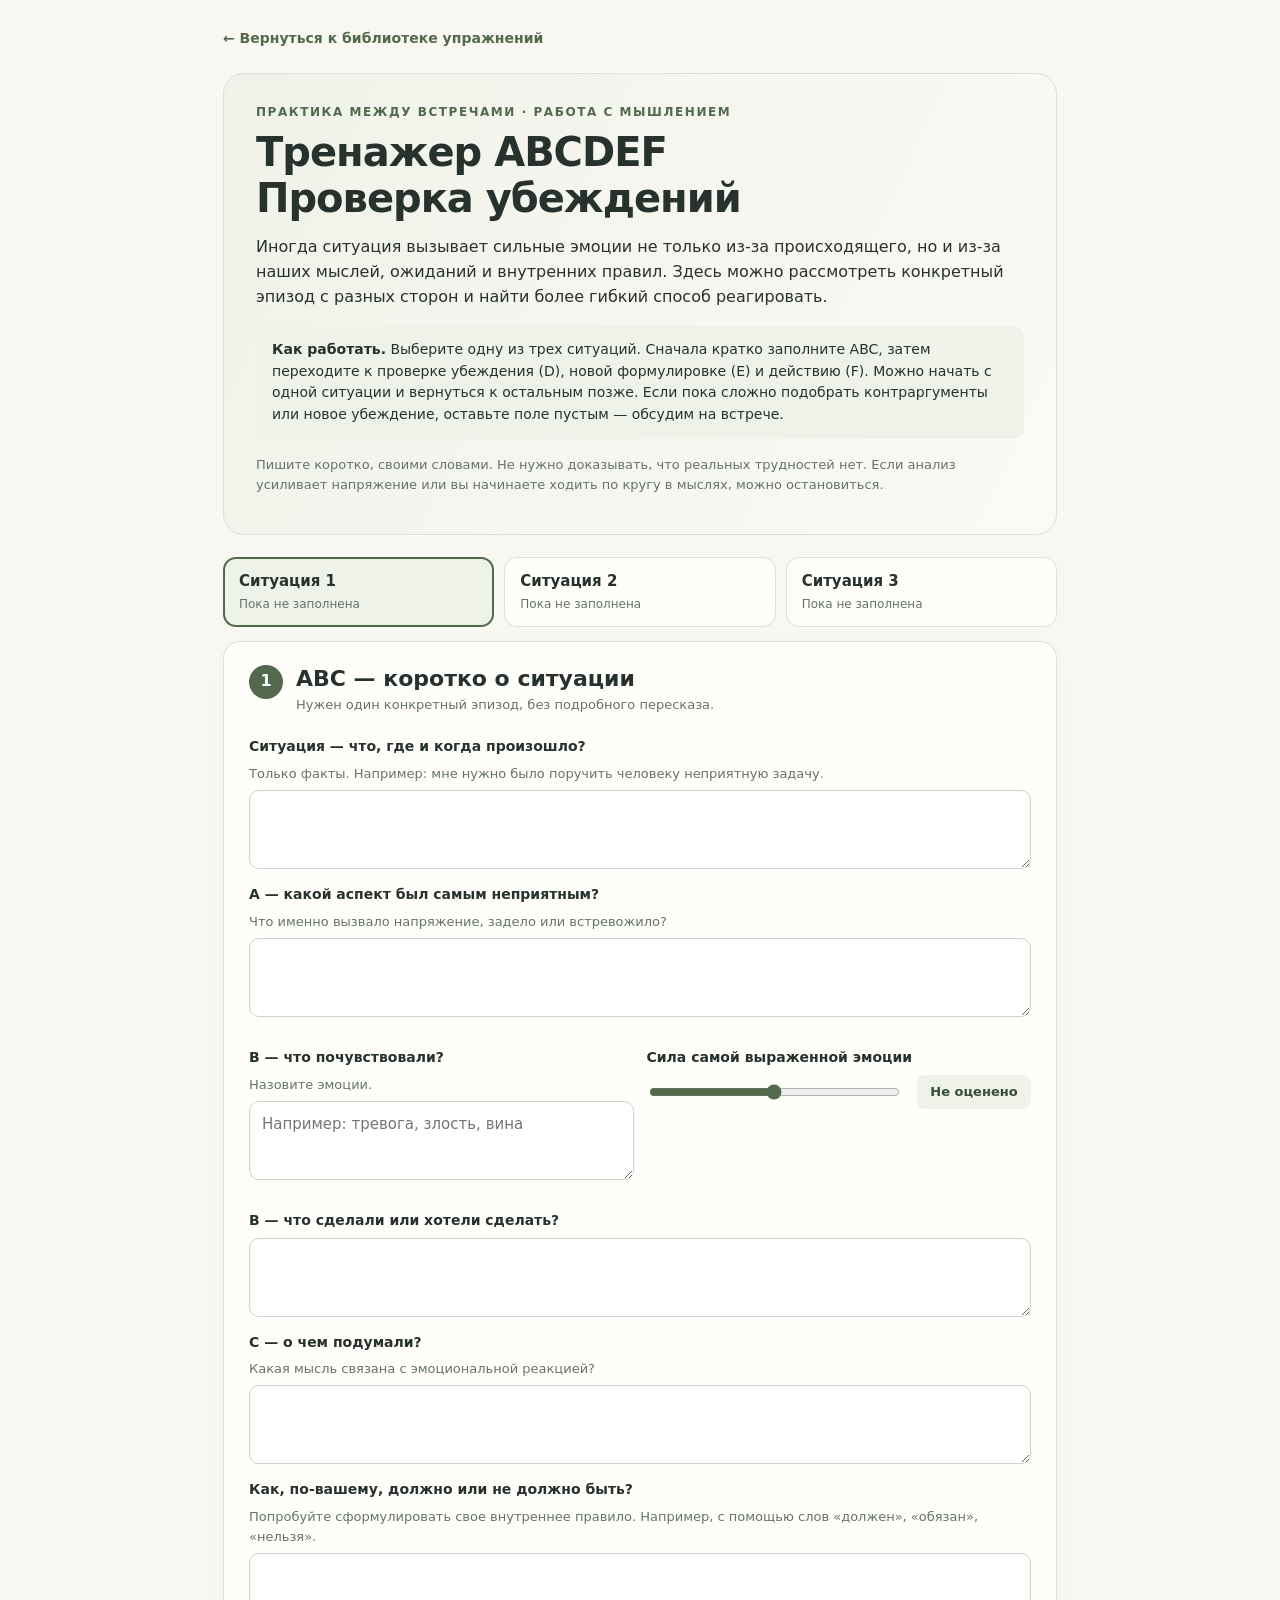
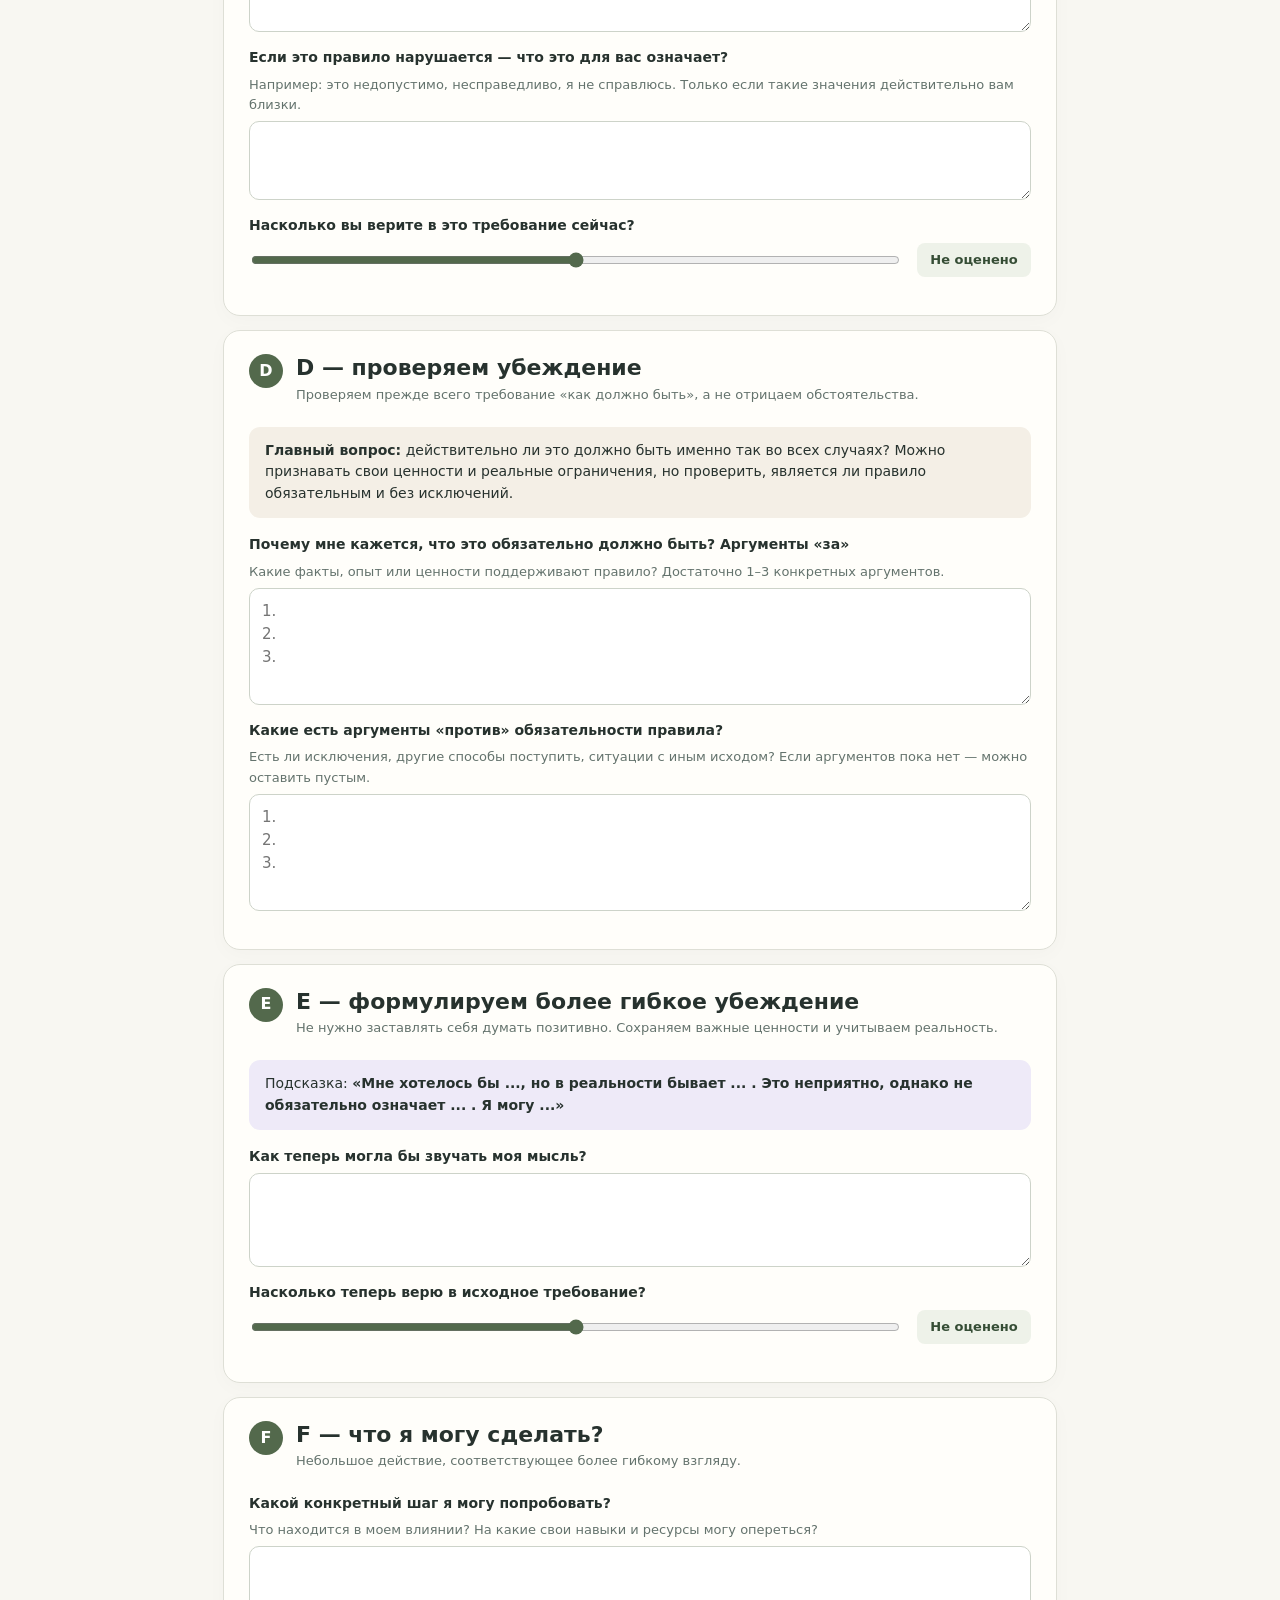
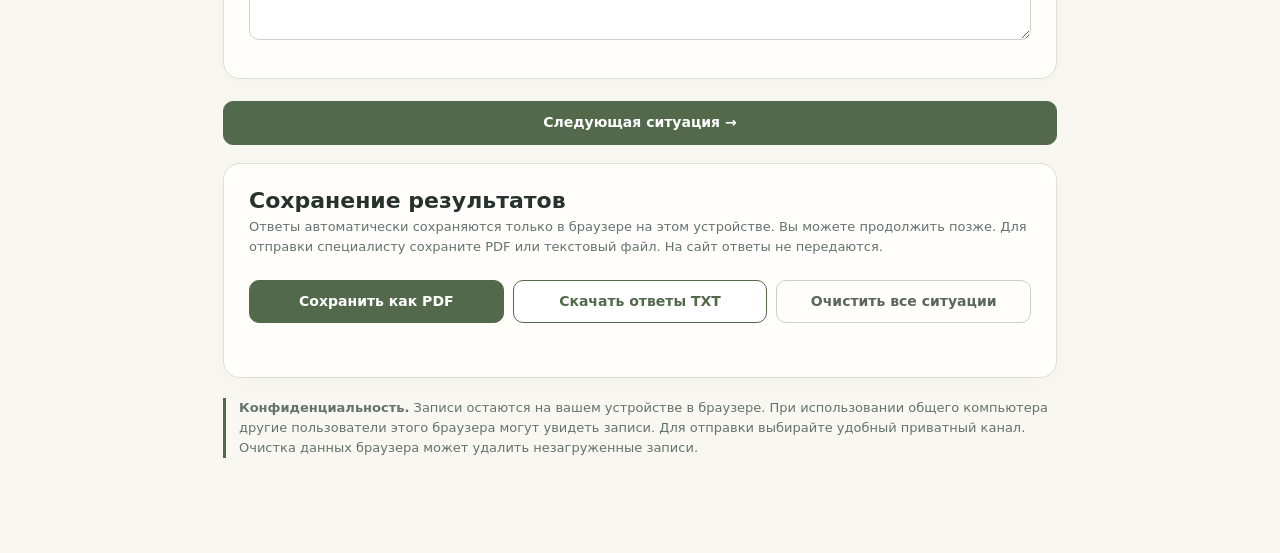
==== tasks/abc-def.html @ d0ccc46a "Add universal ABCDEF belief-checking exercise with three situations" ====
<!doctype html>
<html lang="ru">
<head>
<meta charset="utf-8">
<meta name="viewport" content="width=device-width,initial-scale=1">
<meta name="color-scheme" content="light">
<title>Тренажер ABCDEF — проверка убеждений</title>
<meta name="description" content="Универсальный интерактивный тренажер для анализа ситуации, проверки убеждений и поиска более гибкого взгляда.">
<style>
:root{--bg:#f8f7f2;--card:#fffefa;--text:#27322e;--soft:#64736d;--accent:#53694c;--pale:#eef2e9;--line:#dedfd6;--warm:#f4efe6;--lav:#eeeaf8}
*{box-sizing:border-box}body{margin:0;background:var(--bg);color:var(--text);font:16px/1.55 system-ui,-apple-system,"Segoe UI",Arial,sans-serif}button,input,textarea{font:inherit}a{color:var(--accent)}
.wrap{max-width:870px;margin:0 auto;padding:26px 18px 75px}.back{display:inline-block;margin-bottom:23px;text-decoration:none;color:var(--accent);font-size:14px;font-weight:650}
.hero{padding:29px 32px;background:linear-gradient(115deg,#f0f2e9,#fbfaf5);border:1px solid var(--line);border-radius:21px}.eyebrow{font-size:12px;text-transform:uppercase;letter-spacing:.13em;font-weight:800;color:var(--accent)}
h1{font-size:clamp(29px,4.5vw,40px);letter-spacing:-.025em;line-height:1.14;margin:9px 0 14px}h2{font-size:22px;line-height:1.25;margin:0}h3{font-size:18px;margin:0 0 7px}p{margin:6px 0 10px}strong{font-weight:750}
.muted{color:var(--soft)}.small{font-size:13px}.note{background:var(--pale);border-radius:11px;padding:13px 16px;margin:16px 0;font-size:14px}.note.warm{background:var(--warm)}.note.lav{background:var(--lav)}
.tabs{display:grid;grid-template-columns:repeat(3,1fr);gap:10px;margin:22px 0 12px}
.tab{display:flex;flex-direction:column;text-align:left;gap:2px;border-radius:13px;background:var(--card);border:1px solid var(--line);color:var(--text);padding:12px 15px;cursor:pointer;transition:background .15s,border-color .15s}.tab strong{font-size:15px}.tab span{color:var(--soft);font-size:12px}.tab[aria-selected=true]{background:var(--pale);border:2px solid var(--accent);padding:11px 14px}.tab:focus-visible,button:focus-visible,input:focus-visible,textarea:focus-visible{outline:3px solid #9eb593;outline-offset:2px}
.case{display:none}.case.active{display:block}.panel{background:var(--card);border:1px solid var(--line);border-radius:17px;margin:14px 0;padding:23px 25px;box-shadow:0 5px 20px rgba(24,36,19,.025)}
.head{display:flex;align-items:flex-start;gap:13px;margin:0 0 10px}.n{width:34px;height:34px;flex:0 0 34px;border-radius:50%;background:var(--accent);color:white;display:grid;place-items:center;font-weight:800}.hint{font-size:13px;color:var(--soft);margin:3px 0 6px}
.field{margin:15px 0}.field label{display:block;font-weight:700;font-size:14px;margin:0 0 6px}.field input[type=text],.field textarea{display:block;width:100%;border:1px solid #cdd3c9;border-radius:10px;background:white;padding:11px 12px;color:var(--text);font-size:15px;outline:0}.field textarea{min-height:79px;resize:vertical}
.field textarea:focus,.field input[type=text]:focus{border-color:var(--accent);box-shadow:0 0 0 3px #dce6d8}.field input[type=range]{width:100%;accent-color:var(--accent);cursor:pointer}.row{display:flex;align-items:center;gap:15px}.row input{flex:1}.score{min-width:114px;text-align:center;background:var(--pale);color:#354d35;padding:7px 10px;border-radius:8px;font-size:13px;font-weight:800;white-space:nowrap}.two{display:grid;grid-template-columns:1fr 1fr;gap:13px}.line{border:0;border-top:1px solid var(--line);margin:18px 0}.tag{font-size:12px;font-weight:750;display:inline-block;color:var(--accent);background:var(--pale);border-radius:6px;padding:3px 8px;margin:2px 0 6px}
.buttons{display:flex;gap:9px;flex-wrap:wrap;margin-top:22px}.btn{border:1px solid var(--accent);background:var(--accent);border-radius:10px;padding:10px 15px;font-size:14px;font-weight:750;color:white;cursor:pointer}.btn.secondary{background:white;color:var(--accent)}.btn.ghost{border-color:#cad0c6;background:transparent;color:#5b665d}.buttons .btn{flex:1 1 170px}
.status{min-height:1.2em;color:var(--soft);font-size:12px}.bottom{margin-top:18px}.privacy{border-left:3px solid var(--accent);padding-left:13px;margin:20px 0;color:var(--soft);font-size:13px}.print-only{display:none}
@media(max-width:680px){.wrap{padding:16px 12px 55px}.hero{padding:21px 17px}.panel{padding:19px 16px}.tabs{gap:6px}.tab{padding:11px 8px}.tab[aria-selected=true]{padding:10px 7px}.two{grid-template-columns:1fr}.row{gap:8px}.score{min-width:100px}.head{gap:9px}}
@media print{@page{size:A4;margin:14mm}body{background:white;color:#253029;font:10.5pt/1.4 Arial,sans-serif}.wrap{max-width:none;padding:0}.no-print{display:none!important}.print-only{display:block}.print-only h1{font:700 22pt/1.2 Arial;margin:0 0 5px}.print-only h2{font:700 14pt/1.3 Arial;margin:20px 0 8px}.print-case{page-break-before:always}.print-case:first-of-type{page-break-before:auto}.print-line{padding:7px 0;border-bottom:1px solid #e3e3e3;break-inside:avoid;white-space:pre-wrap;overflow-wrap:anywhere}.print-label{font-size:9pt;color:#506250;font-weight:700}.print-value{margin-top:3px;min-height:10px}}
</style>
</head>
<body>
<div class="wrap no-print">
<a class="back" href="../index.html">← Вернуться к библиотеке упражнений</a>
<header class="hero">
<div class="eyebrow">Практика между встречами · работа с мышлением</div>
<h1>Тренажер ABCDEF<br>Проверка убеждений</h1>
<p>Иногда ситуация вызывает сильные эмоции не только из-за происходящего, но и из-за наших мыслей, ожиданий и внутренних правил. Здесь можно рассмотреть конкретный эпизод с разных сторон и найти более гибкий способ реагировать.</p>
<div class="note"><strong>Как работать.</strong> Выберите одну из трех ситуаций. Сначала кратко заполните ABC, затем переходите к проверке убеждения (D), новой формулировке (E) и действию (F). Можно начать с одной ситуации и вернуться к остальным позже. Если пока сложно подобрать контраргументы или новое убеждение, оставьте поле пустым — обсудим на встрече.</div>
<p class="small muted">Пишите коротко, своими словами. Не нужно доказывать, что реальных трудностей нет. Если анализ усиливает напряжение или вы начинаете ходить по кругу в мыслях, можно остановиться.</p>
</header>
<nav class="tabs" id="tabs" aria-label="Выбор ситуации"></nav>
<div id="cases"></div>
<div class="panel bottom">
<h2>Сохранение результатов</h2>
<p class="hint">Ответы автоматически сохраняются только в браузере на этом устройстве. Вы можете продолжить позже. Для отправки специалисту сохраните PDF или текстовый файл. На сайт ответы не передаются.</p>
<div class="buttons">
<button type="button" class="btn" id="pdf">Сохранить как PDF</button>
<button type="button" class="btn secondary" id="txt">Скачать ответы TXT</button>
<button type="button" class="btn ghost" id="reset">Очистить все ситуации</button>
</div>
<p class="status" id="status" role="status"></p>
</div>
<p class="privacy"><strong>Конфиденциальность.</strong> Записи остаются на вашем устройстве в браузере. При использовании общего компьютера другие пользователи этого браузера могут увидеть записи. Для отправки выбирайте удобный приватный канал. Очистка данных браузера может удалить незагруженные записи.</p>
</div>
<section id="printView" class="print-only"></section>
<script>
(function(){
"use strict";
var KEY="client-practicum-abc-def-v1";
var FIELDS=["situation","aspect","emotion","intensity","actions","thought","expectation","meaning","beliefBefore","forArgs","againstArgs","flexible","next","beliefAfter"];
var LABELS={
situation:"Ситуация: что, где и когда произошло?",
aspect:"А — что больше всего задело?",
emotion:"В — эмоции",
intensity:"В — сила эмоций",
actions:"В — что сделали или хотели сделать?",
thought:"С — какие мысли возникли?",
expectation:"Как должно или не должно быть?",
meaning:"Что означает для меня, если это не так?",
beliefBefore:"Убежденность в исходном требовании — до",
forArgs:"D — аргументы «за» требование",
againstArgs:"D — аргументы «против» обязательности требования",
flexible:"E — более гибкое убеждение",
next:"F — следующий шаг",
beliefAfter:"Убежденность в исходном требовании — после"
};
function blank(){var o={};FIELDS.forEach(function(k){o[k]=(k==="intensity"||k==="beliefBefore"||k==="beliefAfter")?null:"";});return o}
var state=[blank(),blank(),blank()],active=0;
try{var saved=JSON.parse(localStorage.getItem(KEY)||"null");if(Array.isArray(saved)&&saved.length===3){state=saved.map(function(x){return Object.assign(blank(),x||{})})}}catch(e){}
function esc(v){return String(v===null||v===undefined?"":v).replace(/[&<>"']/g,function(c){return {"&":"&amp;","<":"&lt;",">":"&gt;",'"':"&quot;","'":"&#39;"}[c]})}
function field(i,key,label,hint,ph,rows){return '<div class="field"><label for="f'+i+'_'+key+'">'+label+'</label>'+(hint?'<div class="hint">'+hint+'</div>':'')+'<textarea id="f'+i+'_'+key+'" data-i="'+i+'" data-f="'+key+'" rows="'+(rows||2)+'" placeholder="'+esc(ph||"")+'"></textarea></div>'}
function range(i,key,label,max){return '<div class="field"><label for="f'+i+'_'+key+'">'+label+'</label><div class="row"><input type="range" id="f'+i+'_'+key+'" data-i="'+i+'" data-f="'+key+'" min="0" max="'+max+'" step="1" value="'+Math.round(max/2)+'"><span class="score" id="score_'+i+'_'+key+'">Не оценено</span></div></div>'}
function panel(letter,title,subtitle,inside){return '<section class="panel"><div class="head"><div class="n">'+letter+'</div><div><h2>'+title+'</h2><p class="hint">'+subtitle+'</p></div></div>'+inside+'</section>'}
function renderForm(i){
var html='<article class="case'+(i===0?' active':'')+'" data-case="'+i+'" id="case'+i+'">';
html+=panel("1","ABC — коротко о ситуации","Нужен один конкретный эпизод, без подробного пересказа.",field(i,"situation","Ситуация — что, где и когда произошло?","Только факты. Например: мне нужно было поручить человеку неприятную задачу.","",2)
+field(i,"aspect","А — какой аспект был самым неприятным?","Что именно вызвало напряжение, задело или встревожило?","",2)
+'<div class="two"><div>'+field(i,"emotion","В — что почувствовали?","Назовите эмоции.","Например: тревога, злость, вина",2)+'</div><div>'+range(i,"intensity","Сила самой выраженной эмоции",10)+'</div></div>'
+field(i,"actions","В — что сделали или хотели сделать?","","",2)
+field(i,"thought","С — о чем подумали?","Какая мысль связана с эмоциональной реакцией?","",2)
+field(i,"expectation","Как, по-вашему, должно или не должно быть?","Попробуйте сформулировать свое внутреннее правило. Например, с помощью слов «должен», «обязан», «нельзя».","",2)
+field(i,"meaning","Если это правило нарушается — что это для вас означает?","Например: это недопустимо, несправедливо, я не справлюсь. Только если такие значения действительно вам близки.","",2)
+range(i,"beliefBefore","Насколько вы верите в это требование сейчас?",100));
html+=panel("D","D — проверяем убеждение","Проверяем прежде всего требование «как должно быть», а не отрицаем обстоятельства.",
'<div class="note warm"><strong>Главный вопрос:</strong> действительно ли это должно быть именно так во всех случаях? Можно признавать свои ценности и реальные ограничения, но проверить, является ли правило обязательным и без исключений.</div>'
+field(i,"forArgs","Почему мне кажется, что это обязательно должно быть? Аргументы «за»","Какие факты, опыт или ценности поддерживают правило? Достаточно 1–3 конкретных аргументов.","1.\n2.\n3.",4)
+field(i,"againstArgs","Какие есть аргументы «против» обязательности правила?","Есть ли исключения, другие способы поступить, ситуации с иным исходом? Если аргументов пока нет — можно оставить пустым.","1.\n2.\n3.",4));
html+=panel("E","E — формулируем более гибкое убеждение","Не нужно заставлять себя думать позитивно. Сохраняем важные ценности и учитываем реальность.",
'<div class="note lav">Подсказка: <strong>«Мне хотелось бы ..., но в реальности бывает ... . Это неприятно, однако не обязательно означает ... . Я могу ...»</strong></div>'
+field(i,"flexible","Как теперь могла бы звучать моя мысль?","","",3)
+range(i,"beliefAfter","Насколько теперь верю в исходное требование?",100));
html+=panel("F","F — что я могу сделать?","Небольшое действие, соответствующее более гибкому взгляду.",
field(i,"next","Какой конкретный шаг я могу попробовать?","Что находится в моем влиянии? На какие свои навыки и ресурсы могу опереться?","",3));
html+='<div class="buttons"><button type="button" class="btn secondary" data-previous="'+i+'">← Предыдущая</button><button type="button" class="btn" data-next="'+i+'">Следующая ситуация →</button></div></article>';
return html;
}
document.getElementById("cases").innerHTML=[0,1,2].map(renderForm).join("");
function progress(i){var present=["situation","aspect","emotion","actions","thought","expectation","meaning","forArgs","againstArgs","flexible","next"].filter(function(k){return String(state[i][k]||"").trim().length>0}).length;return present===0?"Пока не заполнена":present>=9?"Почти готова":"В процессе"}
function drawTabs(){document.getElementById("tabs").innerHTML=[0,1,2].map(function(i){return '<button type="button" class="tab" data-tab="'+i+'" role="tab" aria-selected="'+(i===active?'true':'false')+'" aria-controls="case'+i+'"><strong>Ситуация '+(i+1)+'</strong><span>'+progress(i)+'</span></button>'}).join("")}
function scores(){["intensity","beliefBefore","beliefAfter"].forEach(function(k){for(var i=0;i<3;i++){var v=state[i][k],node=document.getElementById("score_"+i+"_"+k);node.textContent=v===null||v===""?"Не оценено":v+(k==="intensity"?"/10":"%")}})}
function store(){try{localStorage.setItem(KEY,JSON.stringify(state))}catch(e){document.getElementById("status").textContent="Не удалось сохранить в браузере. Скачайте TXT или PDF, чтобы не потерять ответы."}}
document.querySelectorAll("[data-f]").forEach(function(el){var i=Number(el.getAttribute("data-i")),key=el.getAttribute("data-f");var v=state[i][key];el.value=v===null?(el.type==="range"?(key==="intensity"?"5":"50"):""):v;el.addEventListener("input",function(){state[i][key]=el.type==="range"?Number(el.value):el.value;store();scores();drawTabs();});});
function show(i){active=Math.max(0,Math.min(2,i));document.querySelectorAll(".case").forEach(function(p){p.classList.toggle("active",Number(p.getAttribute("data-case"))===active)});drawTabs();document.getElementById("tabs").scrollIntoView({behavior:"smooth",block:"start"})}
document.getElementById("tabs").addEventListener("click",function(e){var b=e.target.closest("[data-tab]");if(b)show(Number(b.getAttribute("data-tab")))});
document.getElementById("cases").addEventListener("click",function(e){var b=e.target.closest("[data-next],[data-previous]");if(!b)return;if(b.hasAttribute("data-next"))show(Math.min(2,Number(b.getAttribute("data-next"))+1));else show(Math.max(0,Number(b.getAttribute("data-previous"))-1));});
document.querySelectorAll("[data-previous='0'],[data-next='2']").forEach(function(e){e.style.display="none"});
function nonempty(o){return Object.keys(o).some(function(k){return o[k]!==null&&String(o[k]).trim()!==""})}
function addLine(parent,key,value){var div=document.createElement("div");div.className="print-line";var lab=document.createElement("div");lab.className="print-label";lab.textContent=LABELS[key];var val=document.createElement("div");val.className="print-value";val.textContent=value===null||value===""?"—":String(value)+(key==="intensity"?"/10":(key==="beliefBefore"||key==="beliefAfter")?"%":"");div.appendChild(lab);div.appendChild(val);parent.appendChild(div)}
function buildPrint(){var root=document.getElementById("printView");root.innerHTML="";var h=document.createElement("h1");h.textContent="Тренажер ABCDEF — проверка убеждений";root.appendChild(h);var count=0;state.forEach(function(o,i){if(!nonempty(o))return;count++;var section=document.createElement("section");section.className="print-case";var heading=document.createElement("h2");heading.textContent="Ситуация "+(i+1);section.appendChild(heading);FIELDS.forEach(function(k){addLine(section,k,o[k])});root.appendChild(section)});if(!count){var p=document.createElement("p");p.textContent="Ситуации пока не заполнены.";root.appendChild(p)}}
document.getElementById("pdf").addEventListener("click",function(){buildPrint();window.print()});
window.addEventListener("beforeprint",buildPrint);
function download(name,txt){var blob=new Blob(["\uFEFF",txt],{type:"text/plain;charset=utf-8"}),url=URL.createObjectURL(blob),a=document.createElement("a");a.href=url;a.download=name;document.body.appendChild(a);a.click();a.remove();setTimeout(function(){URL.revokeObjectURL(url)},4000)}
document.getElementById("txt").addEventListener("click",function(){var out=["Тренажер ABCDEF — проверка убеждений",""];state.forEach(function(o,i){if(!nonempty(o))return;out.push("СИТУАЦИЯ "+(i+1));FIELDS.forEach(function(k){var v=o[k];out.push(LABELS[k]+": "+(v===null||v===""?"—":String(v)+(k==="intensity"?"/10":(k==="beliefBefore"||k==="beliefAfter")?"%":"")))});out.push("")});download("Trenazher_ABCDEF_otvety.txt",out.join("\r\n"));document.getElementById("status").textContent="Текстовый файл сохранен. Его можно отправить специалисту."});
document.getElementById("reset").addEventListener("click",function(){if(!confirm("Удалить ответы во всех трех ситуациях из этого браузера? Отменить действие будет нельзя."))return;state=[blank(),blank(),blank()];document.querySelectorAll("[data-f]").forEach(function(el){el.value=el.type==="range"?(el.getAttribute("data-f")==="intensity"?"5":"50"):""});store();scores();show(0);document.getElementById("status").textContent="Форма очищена."});
scores();drawTabs();
})();
</script>
</body>
</html>
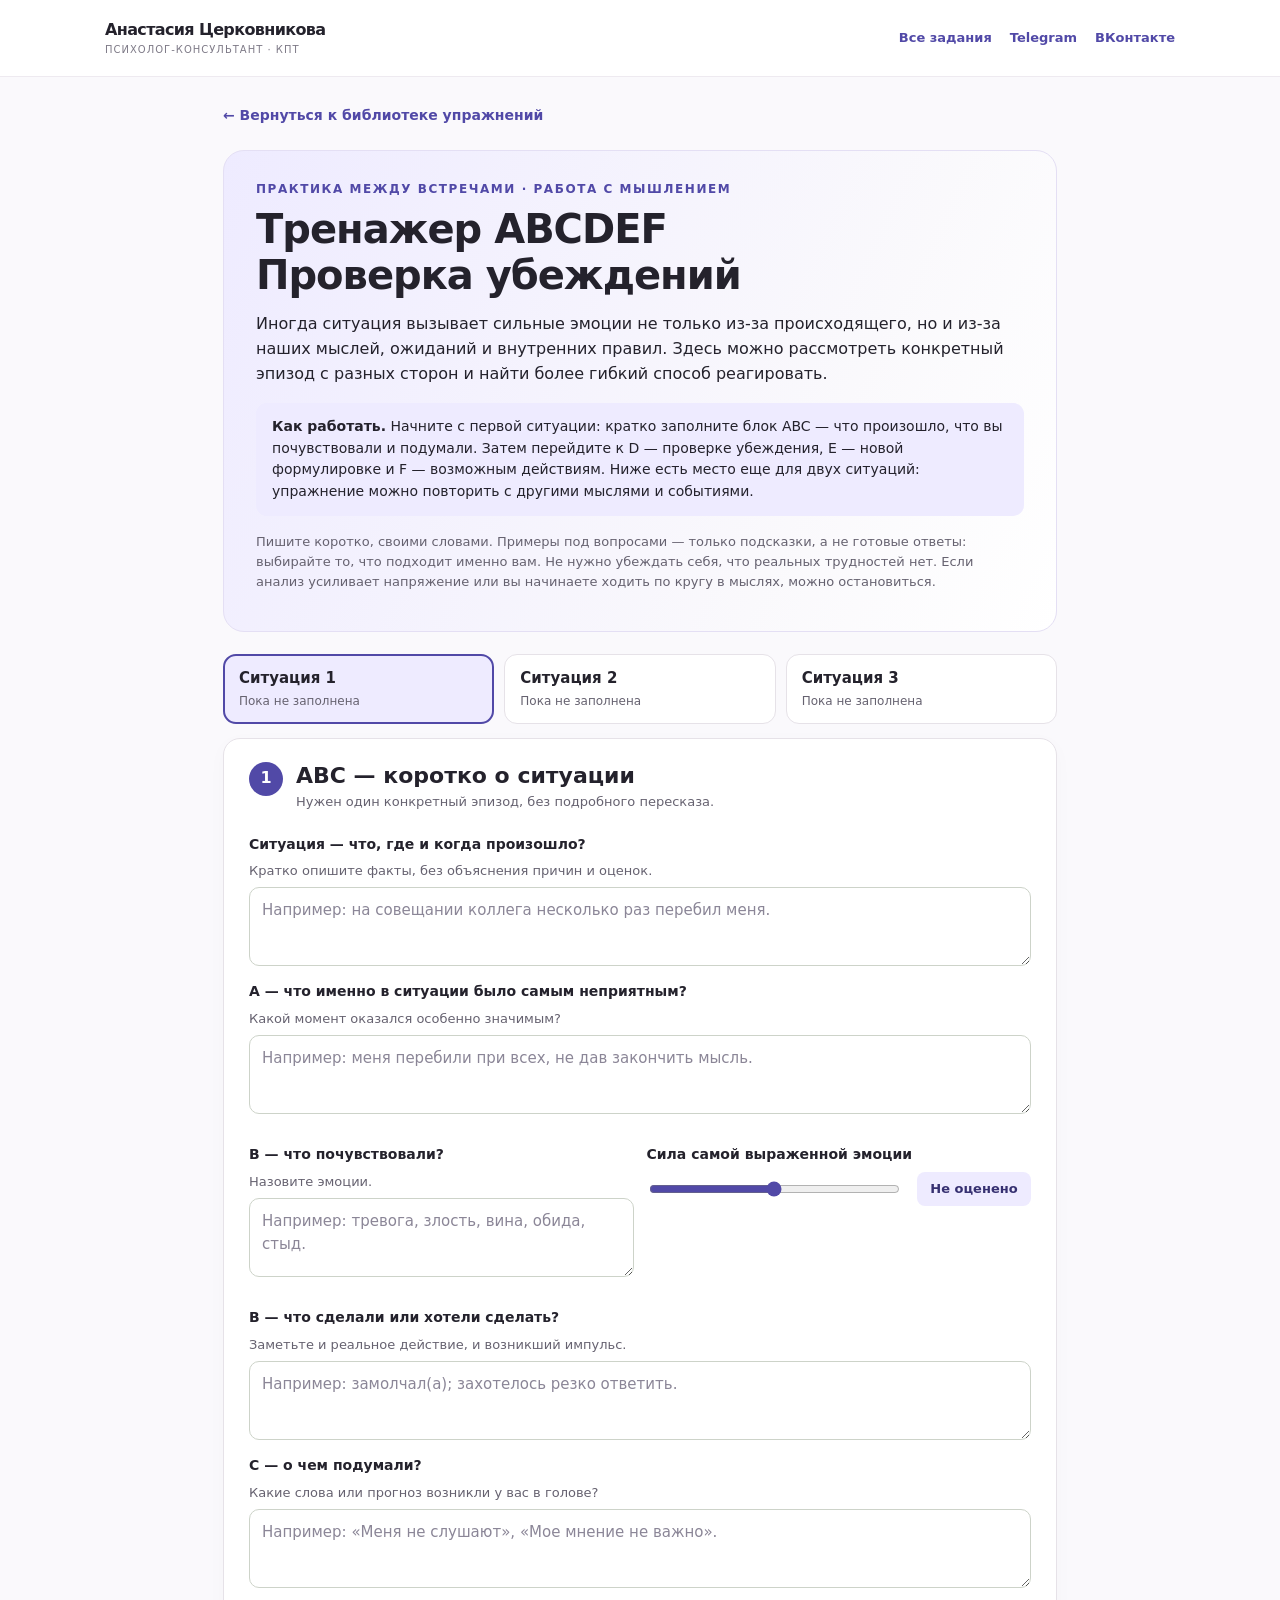
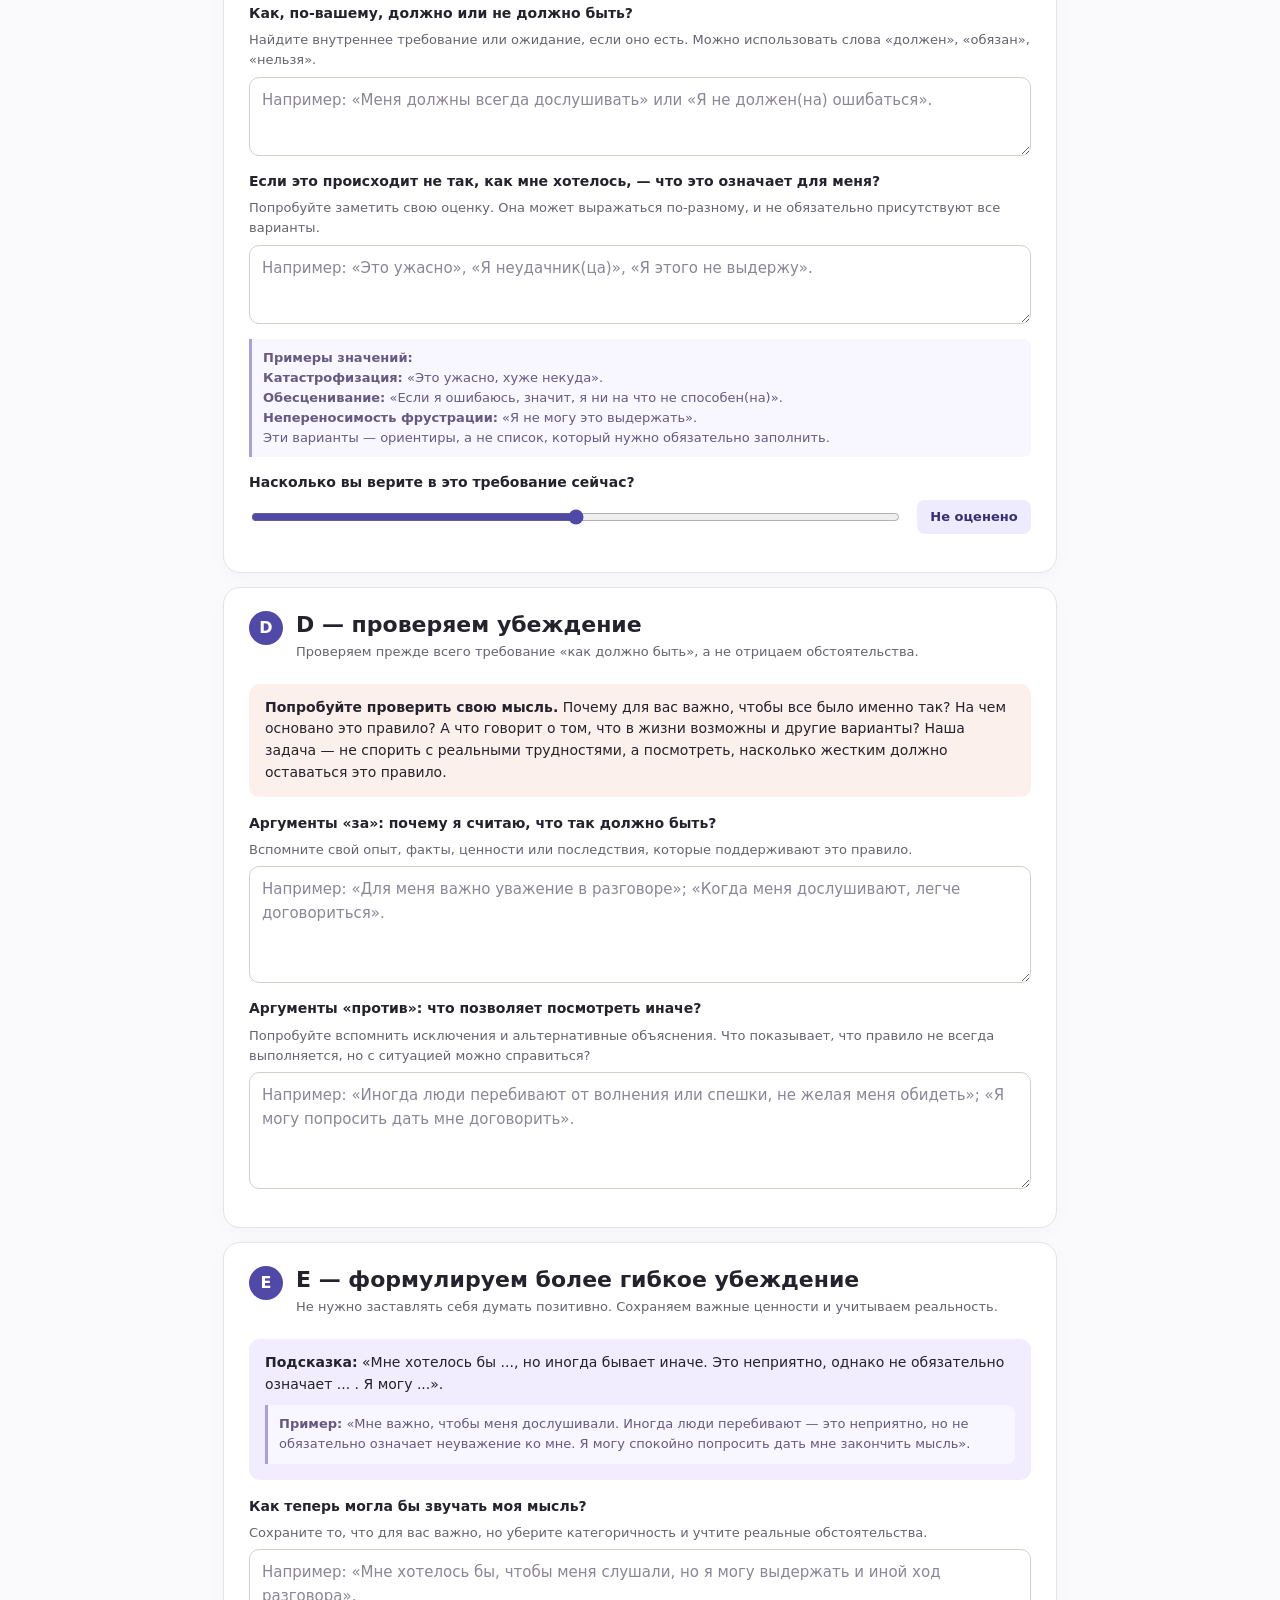
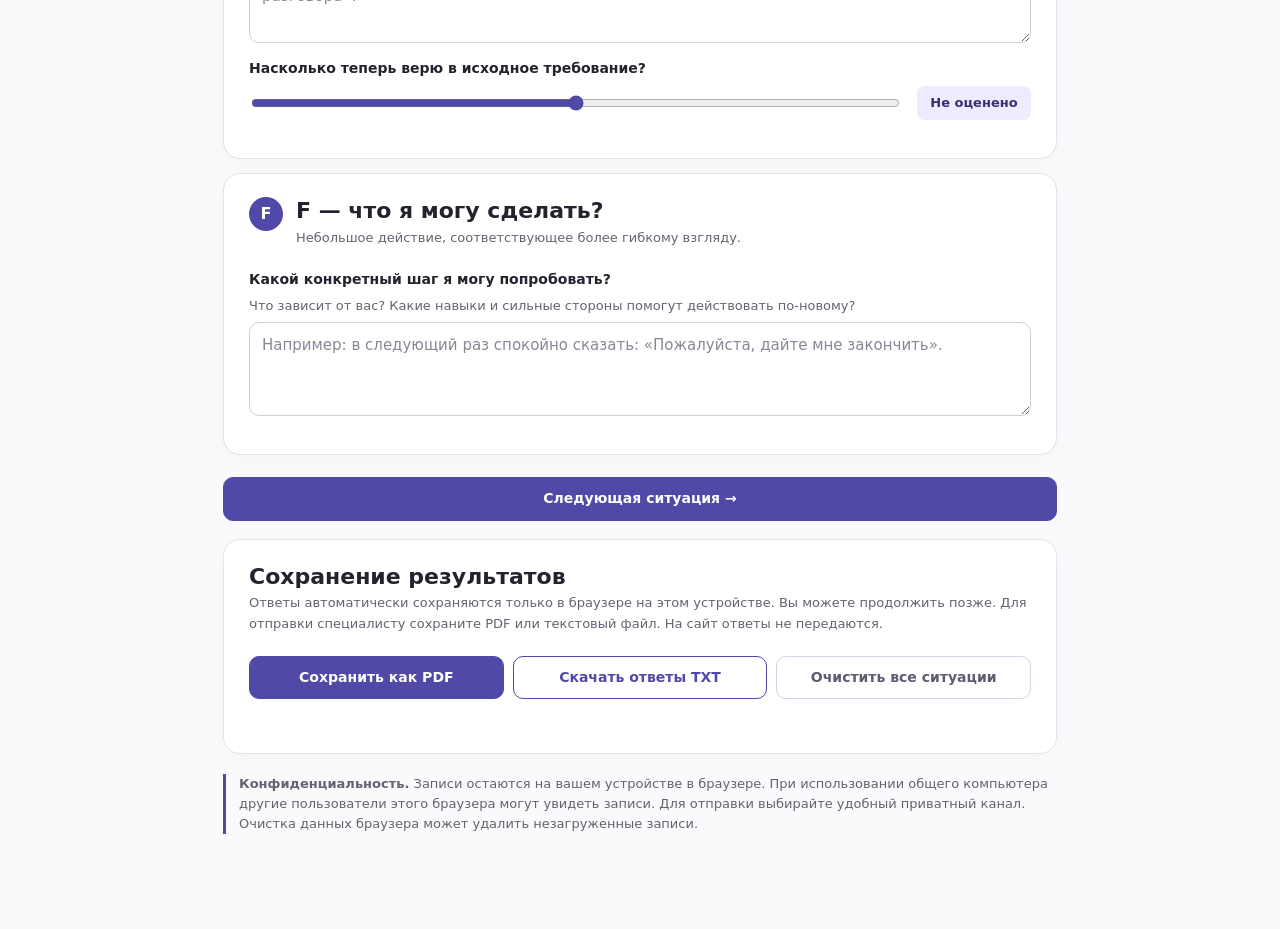
==== commit 6d83a11b: "Revise ABCDEF trainer examples, client guidance and lavender branding" ====
--- a/tasks/abc-def.html
+++ b/tasks/abc-def.html
@@ -7,33 +7,34 @@
 <title>Тренажер ABCDEF — проверка убеждений</title>
 <meta name="description" content="Универсальный интерактивный тренажер для анализа ситуации, проверки убеждений и поиска более гибкого взгляда.">
 <style>
-:root{--bg:#f8f7f2;--card:#fffefa;--text:#27322e;--soft:#64736d;--accent:#53694c;--pale:#eef2e9;--line:#dedfd6;--warm:#f4efe6;--lav:#eeeaf8}
+:root{--bg:#faf9fc;--card:#fff;--text:#24222c;--soft:#666270;--accent:#5149a7;--accent-deep:#363071;--pale:#eeebff;--line:#e6e2e8;--warm:#fbf0eb;--lav:#f1edff;--pink:#f5b7a8}
 *{box-sizing:border-box}body{margin:0;background:var(--bg);color:var(--text);font:16px/1.55 system-ui,-apple-system,"Segoe UI",Arial,sans-serif}button,input,textarea{font:inherit}a{color:var(--accent)}
-.wrap{max-width:870px;margin:0 auto;padding:26px 18px 75px}.back{display:inline-block;margin-bottom:23px;text-decoration:none;color:var(--accent);font-size:14px;font-weight:650}
-.hero{padding:29px 32px;background:linear-gradient(115deg,#f0f2e9,#fbfaf5);border:1px solid var(--line);border-radius:21px}.eyebrow{font-size:12px;text-transform:uppercase;letter-spacing:.13em;font-weight:800;color:var(--accent)}
+.site-header{background:#fff;border-bottom:1px solid #eeeaf0}.site-nav{max-width:1110px;min-height:76px;padding:12px 20px;margin:auto;display:flex;justify-content:space-between;align-items:center;gap:18px}.site-logo{text-decoration:none;color:var(--text);font-size:16px;font-weight:800;letter-spacing:-.04em;line-height:1.2}.site-logo small{display:block;margin-top:5px;font-size:10px;font-weight:500;letter-spacing:.1em;text-transform:uppercase;color:#7e7a87}.site-links{display:flex;flex-wrap:wrap;gap:18px}.site-links a{font-size:13px;color:var(--accent);font-weight:750;text-decoration:none}.site-links a:hover{text-decoration:underline}.wrap{max-width:870px;margin:0 auto;padding:26px 18px 75px}.back{display:inline-block;margin-bottom:23px;text-decoration:none;color:var(--accent);font-size:14px;font-weight:650}
+.hero{padding:29px 32px;background:linear-gradient(115deg,#eeebff 0%,#faf9fc 70%,#fff 100%);border:1px solid #e4dff4;border-radius:21px}.eyebrow{font-size:12px;text-transform:uppercase;letter-spacing:.13em;font-weight:800;color:var(--accent)}
 h1{font-size:clamp(29px,4.5vw,40px);letter-spacing:-.025em;line-height:1.14;margin:9px 0 14px}h2{font-size:22px;line-height:1.25;margin:0}h3{font-size:18px;margin:0 0 7px}p{margin:6px 0 10px}strong{font-weight:750}
 .muted{color:var(--soft)}.small{font-size:13px}.note{background:var(--pale);border-radius:11px;padding:13px 16px;margin:16px 0;font-size:14px}.note.warm{background:var(--warm)}.note.lav{background:var(--lav)}
 .tabs{display:grid;grid-template-columns:repeat(3,1fr);gap:10px;margin:22px 0 12px}
-.tab{display:flex;flex-direction:column;text-align:left;gap:2px;border-radius:13px;background:var(--card);border:1px solid var(--line);color:var(--text);padding:12px 15px;cursor:pointer;transition:background .15s,border-color .15s}.tab strong{font-size:15px}.tab span{color:var(--soft);font-size:12px}.tab[aria-selected=true]{background:var(--pale);border:2px solid var(--accent);padding:11px 14px}.tab:focus-visible,button:focus-visible,input:focus-visible,textarea:focus-visible{outline:3px solid #9eb593;outline-offset:2px}
+.tab{display:flex;flex-direction:column;text-align:left;gap:2px;border-radius:13px;background:var(--card);border:1px solid var(--line);color:var(--text);padding:12px 15px;cursor:pointer;transition:background .15s,border-color .15s}.tab strong{font-size:15px}.tab span{color:var(--soft);font-size:12px}.tab[aria-selected=true]{background:var(--pale);border:2px solid var(--accent);padding:11px 14px}.tab:focus-visible,button:focus-visible,input:focus-visible,textarea:focus-visible{outline:3px solid #a59be4;outline-offset:2px}
 .case{display:none}.case.active{display:block}.panel{background:var(--card);border:1px solid var(--line);border-radius:17px;margin:14px 0;padding:23px 25px;box-shadow:0 5px 20px rgba(24,36,19,.025)}
 .head{display:flex;align-items:flex-start;gap:13px;margin:0 0 10px}.n{width:34px;height:34px;flex:0 0 34px;border-radius:50%;background:var(--accent);color:white;display:grid;place-items:center;font-weight:800}.hint{font-size:13px;color:var(--soft);margin:3px 0 6px}
 .field{margin:15px 0}.field label{display:block;font-weight:700;font-size:14px;margin:0 0 6px}.field input[type=text],.field textarea{display:block;width:100%;border:1px solid #cdd3c9;border-radius:10px;background:white;padding:11px 12px;color:var(--text);font-size:15px;outline:0}.field textarea{min-height:79px;resize:vertical}
-.field textarea:focus,.field input[type=text]:focus{border-color:var(--accent);box-shadow:0 0 0 3px #dce6d8}.field input[type=range]{width:100%;accent-color:var(--accent);cursor:pointer}.row{display:flex;align-items:center;gap:15px}.row input{flex:1}.score{min-width:114px;text-align:center;background:var(--pale);color:#354d35;padding:7px 10px;border-radius:8px;font-size:13px;font-weight:800;white-space:nowrap}.two{display:grid;grid-template-columns:1fr 1fr;gap:13px}.line{border:0;border-top:1px solid var(--line);margin:18px 0}.tag{font-size:12px;font-weight:750;display:inline-block;color:var(--accent);background:var(--pale);border-radius:6px;padding:3px 8px;margin:2px 0 6px}
-.buttons{display:flex;gap:9px;flex-wrap:wrap;margin-top:22px}.btn{border:1px solid var(--accent);background:var(--accent);border-radius:10px;padding:10px 15px;font-size:14px;font-weight:750;color:white;cursor:pointer}.btn.secondary{background:white;color:var(--accent)}.btn.ghost{border-color:#cad0c6;background:transparent;color:#5b665d}.buttons .btn{flex:1 1 170px}
+.field textarea:focus,.field input[type=text]:focus{border-color:var(--accent);box-shadow:0 0 0 3px #eeebff}.field input[type=range]{width:100%;accent-color:var(--accent);cursor:pointer}.row{display:flex;align-items:center;gap:15px}.row input{flex:1}.score{min-width:114px;text-align:center;background:var(--pale);color:var(--accent-deep);padding:7px 10px;border-radius:8px;font-size:13px;font-weight:800;white-space:nowrap}.field textarea::placeholder{color:#8b8697;opacity:1}.example{font-size:13px;color:#655a80;background:#f8f6ff;border-left:3px solid #aaa0dc;padding:9px 11px;margin:10px 0 3px;border-radius:0 8px 8px 0}.two{display:grid;grid-template-columns:1fr 1fr;gap:13px}.line{border:0;border-top:1px solid var(--line);margin:18px 0}.tag{font-size:12px;font-weight:750;display:inline-block;color:var(--accent);background:var(--pale);border-radius:6px;padding:3px 8px;margin:2px 0 6px}
+.buttons{display:flex;gap:9px;flex-wrap:wrap;margin-top:22px}.btn{border:1px solid var(--accent);background:var(--accent);border-radius:10px;padding:10px 15px;font-size:14px;font-weight:750;color:white;cursor:pointer}.btn.secondary{background:white;color:var(--accent)}.btn.ghost{border-color:#d9d2e6;background:transparent;color:#615a70}.btn:hover{background:var(--accent-deep);border-color:var(--accent-deep)}.btn.secondary:hover,.btn.ghost:hover{background:var(--pale);border-color:var(--accent);color:var(--accent-deep)}.buttons .btn{flex:1 1 170px}
 .status{min-height:1.2em;color:var(--soft);font-size:12px}.bottom{margin-top:18px}.privacy{border-left:3px solid var(--accent);padding-left:13px;margin:20px 0;color:var(--soft);font-size:13px}.print-only{display:none}
-@media(max-width:680px){.wrap{padding:16px 12px 55px}.hero{padding:21px 17px}.panel{padding:19px 16px}.tabs{gap:6px}.tab{padding:11px 8px}.tab[aria-selected=true]{padding:10px 7px}.two{grid-template-columns:1fr}.row{gap:8px}.score{min-width:100px}.head{gap:9px}}
+@media(max-width:680px){.site-nav{min-height:64px;padding:14px 14px;align-items:flex-start;flex-direction:column;gap:11px}.site-links{gap:17px}.wrap{padding:16px 12px 55px}.hero{padding:21px 17px}.panel{padding:19px 16px}.tabs{gap:6px}.tab{padding:11px 8px}.tab[aria-selected=true]{padding:10px 7px}.two{grid-template-columns:1fr}.row{gap:8px}.score{min-width:100px}.head{gap:9px}}
 @media print{@page{size:A4;margin:14mm}body{background:white;color:#253029;font:10.5pt/1.4 Arial,sans-serif}.wrap{max-width:none;padding:0}.no-print{display:none!important}.print-only{display:block}.print-only h1{font:700 22pt/1.2 Arial;margin:0 0 5px}.print-only h2{font:700 14pt/1.3 Arial;margin:20px 0 8px}.print-case{page-break-before:always}.print-case:first-of-type{page-break-before:auto}.print-line{padding:7px 0;border-bottom:1px solid #e3e3e3;break-inside:avoid;white-space:pre-wrap;overflow-wrap:anywhere}.print-label{font-size:9pt;color:#506250;font-weight:700}.print-value{margin-top:3px;min-height:10px}}
 </style>
 </head>
 <body>
+<header class="site-header no-print"><div class="site-nav"><a class="site-logo" href="../index.html">Анастасия Церковникова<small>Психолог-консультант · КПТ</small></a><nav class="site-links" aria-label="Связаться со специалистом"><a href="../index.html">Все задания</a><a href="https://t.me/tser_a" target="_blank" rel="noopener noreferrer">Telegram</a><a href="https://vk.com/id588880" target="_blank" rel="noopener noreferrer">ВКонтакте</a></nav></div></header>
 <div class="wrap no-print">
 <a class="back" href="../index.html">← Вернуться к библиотеке упражнений</a>
 <header class="hero">
 <div class="eyebrow">Практика между встречами · работа с мышлением</div>
 <h1>Тренажер ABCDEF<br>Проверка убеждений</h1>
 <p>Иногда ситуация вызывает сильные эмоции не только из-за происходящего, но и из-за наших мыслей, ожиданий и внутренних правил. Здесь можно рассмотреть конкретный эпизод с разных сторон и найти более гибкий способ реагировать.</p>
-<div class="note"><strong>Как работать.</strong> Выберите одну из трех ситуаций. Сначала кратко заполните ABC, затем переходите к проверке убеждения (D), новой формулировке (E) и действию (F). Можно начать с одной ситуации и вернуться к остальным позже. Если пока сложно подобрать контраргументы или новое убеждение, оставьте поле пустым — обсудим на встрече.</div>
-<p class="small muted">Пишите коротко, своими словами. Не нужно доказывать, что реальных трудностей нет. Если анализ усиливает напряжение или вы начинаете ходить по кругу в мыслях, можно остановиться.</p>
+<div class="note"><strong>Как работать.</strong> Начните с первой ситуации: кратко заполните блок ABC — что произошло, что вы почувствовали и подумали. Затем перейдите к D — проверке убеждения, E — новой формулировке и F — возможным действиям. Ниже есть место еще для двух ситуаций: упражнение можно повторить с другими мыслями и событиями.</div>
+<p class="small muted">Пишите коротко, своими словами. Примеры под вопросами — только подсказки, а не готовые ответы: выбирайте то, что подходит именно вам. Не нужно убеждать себя, что реальных трудностей нет. Если анализ усиливает напряжение или вы начинаете ходить по кругу в мыслях, можно остановиться.</p>
 </header>
 <nav class="tabs" id="tabs" aria-label="Выбор ситуации"></nav>
 <div id="cases"></div>
@@ -80,24 +81,25 @@
 function panel(letter,title,subtitle,inside){return '<section class="panel"><div class="head"><div class="n">'+letter+'</div><div><h2>'+title+'</h2><p class="hint">'+subtitle+'</p></div></div>'+inside+'</section>'}
 function renderForm(i){
 var html='<article class="case'+(i===0?' active':'')+'" data-case="'+i+'" id="case'+i+'">';
-html+=panel("1","ABC — коротко о ситуации","Нужен один конкретный эпизод, без подробного пересказа.",field(i,"situation","Ситуация — что, где и когда произошло?","Только факты. Например: мне нужно было поручить человеку неприятную задачу.","",2)
-+field(i,"aspect","А — какой аспект был самым неприятным?","Что именно вызвало напряжение, задело или встревожило?","",2)
-+'<div class="two"><div>'+field(i,"emotion","В — что почувствовали?","Назовите эмоции.","Например: тревога, злость, вина",2)+'</div><div>'+range(i,"intensity","Сила самой выраженной эмоции",10)+'</div></div>'
-+field(i,"actions","В — что сделали или хотели сделать?","","",2)
-+field(i,"thought","С — о чем подумали?","Какая мысль связана с эмоциональной реакцией?","",2)
-+field(i,"expectation","Как, по-вашему, должно или не должно быть?","Попробуйте сформулировать свое внутреннее правило. Например, с помощью слов «должен», «обязан», «нельзя».","",2)
-+field(i,"meaning","Если это правило нарушается — что это для вас означает?","Например: это недопустимо, несправедливо, я не справлюсь. Только если такие значения действительно вам близки.","",2)
+html+=panel("1","ABC — коротко о ситуации","Нужен один конкретный эпизод, без подробного пересказа.",field(i,"situation","Ситуация — что, где и когда произошло?","Кратко опишите факты, без объяснения причин и оценок.","Например: на совещании коллега несколько раз перебил меня.",2)
++field(i,"aspect","А — что именно в ситуации было самым неприятным?","Какой момент оказался особенно значимым?","Например: меня перебили при всех, не дав закончить мысль.",2)
++'<div class="two"><div>'+field(i,"emotion","В — что почувствовали?","Назовите эмоции.","Например: тревога, злость, вина, обида, стыд.",2)+'</div><div>'+range(i,"intensity","Сила самой выраженной эмоции",10)+'</div></div>'
++field(i,"actions","В — что сделали или хотели сделать?","Заметьте и реальное действие, и возникший импульс.","Например: замолчал(а); захотелось резко ответить.",2)
++field(i,"thought","С — о чем подумали?","Какие слова или прогноз возникли у вас в голове?","Например: «Меня не слушают», «Мое мнение не важно».",2)
++field(i,"expectation","Как, по-вашему, должно или не должно быть?","Найдите внутреннее требование или ожидание, если оно есть. Можно использовать слова «должен», «обязан», «нельзя».","Например: «Меня должны всегда дослушивать» или «Я не должен(на) ошибаться».",2)
++field(i,"meaning","Если это происходит не так, как мне хотелось, — что это означает для меня?","Попробуйте заметить свою оценку. Она может выражаться по-разному, и не обязательно присутствуют все варианты.","Например: «Это ужасно», «Я неудачник(ца)», «Я этого не выдержу».",2)
++'<div class="example"><strong>Примеры значений:</strong><br><strong>Катастрофизация:</strong> «Это ужасно, хуже некуда».<br><strong>Обесценивание:</strong> «Если я ошибаюсь, значит, я ни на что не способен(на)».<br><strong>Непереносимость фрустрации:</strong> «Я не могу это выдержать».<br>Эти варианты — ориентиры, а не список, который нужно обязательно заполнить.</div>'
 +range(i,"beliefBefore","Насколько вы верите в это требование сейчас?",100));
 html+=panel("D","D — проверяем убеждение","Проверяем прежде всего требование «как должно быть», а не отрицаем обстоятельства.",
-'<div class="note warm"><strong>Главный вопрос:</strong> действительно ли это должно быть именно так во всех случаях? Можно признавать свои ценности и реальные ограничения, но проверить, является ли правило обязательным и без исключений.</div>'
-+field(i,"forArgs","Почему мне кажется, что это обязательно должно быть? Аргументы «за»","Какие факты, опыт или ценности поддерживают правило? Достаточно 1–3 конкретных аргументов.","1.\n2.\n3.",4)
-+field(i,"againstArgs","Какие есть аргументы «против» обязательности правила?","Есть ли исключения, другие способы поступить, ситуации с иным исходом? Если аргументов пока нет — можно оставить пустым.","1.\n2.\n3.",4));
+'<div class="note warm"><strong>Попробуйте проверить свою мысль.</strong> Почему для вас важно, чтобы все было именно так? На чем основано это правило? А что говорит о том, что в жизни возможны и другие варианты? Наша задача — не спорить с реальными трудностями, а посмотреть, насколько жестким должно оставаться это правило.</div>'
++field(i,"forArgs","Аргументы «за»: почему я считаю, что так должно быть?","Вспомните свой опыт, факты, ценности или последствия, которые поддерживают это правило.","Например: «Для меня важно уважение в разговоре»; «Когда меня дослушивают, легче договориться».",4)
++field(i,"againstArgs","Аргументы «против»: что позволяет посмотреть иначе?","Попробуйте вспомнить исключения и альтернативные объяснения. Что показывает, что правило не всегда выполняется, но с ситуацией можно справиться?","Например: «Иногда люди перебивают от волнения или спешки, не желая меня обидеть»; «Я могу попросить дать мне договорить».",4));
 html+=panel("E","E — формулируем более гибкое убеждение","Не нужно заставлять себя думать позитивно. Сохраняем важные ценности и учитываем реальность.",
-'<div class="note lav">Подсказка: <strong>«Мне хотелось бы ..., но в реальности бывает ... . Это неприятно, однако не обязательно означает ... . Я могу ...»</strong></div>'
-+field(i,"flexible","Как теперь могла бы звучать моя мысль?","","",3)
+'<div class="note lav"><strong>Подсказка:</strong> «Мне хотелось бы ..., но иногда бывает иначе. Это неприятно, однако не обязательно означает ... . Я могу ...».<div class="example"><strong>Пример:</strong> «Мне важно, чтобы меня дослушивали. Иногда люди перебивают — это неприятно, но не обязательно означает неуважение ко мне. Я могу спокойно попросить дать мне закончить мысль».</div></div>'
++field(i,"flexible","Как теперь могла бы звучать моя мысль?","Сохраните то, что для вас важно, но уберите категоричность и учтите реальные обстоятельства.","Например: «Мне хотелось бы, чтобы меня слушали, но я могу выдержать и иной ход разговора».",3)
 +range(i,"beliefAfter","Насколько теперь верю в исходное требование?",100));
 html+=panel("F","F — что я могу сделать?","Небольшое действие, соответствующее более гибкому взгляду.",
-field(i,"next","Какой конкретный шаг я могу попробовать?","Что находится в моем влиянии? На какие свои навыки и ресурсы могу опереться?","",3));
+field(i,"next","Какой конкретный шаг я могу попробовать?","Что зависит от вас? Какие навыки и сильные стороны помогут действовать по-новому?","Например: в следующий раз спокойно сказать: «Пожалуйста, дайте мне закончить».",3));
 html+='<div class="buttons"><button type="button" class="btn secondary" data-previous="'+i+'">← Предыдущая</button><button type="button" class="btn" data-next="'+i+'">Следующая ситуация →</button></div></article>';
 return html;
 }
